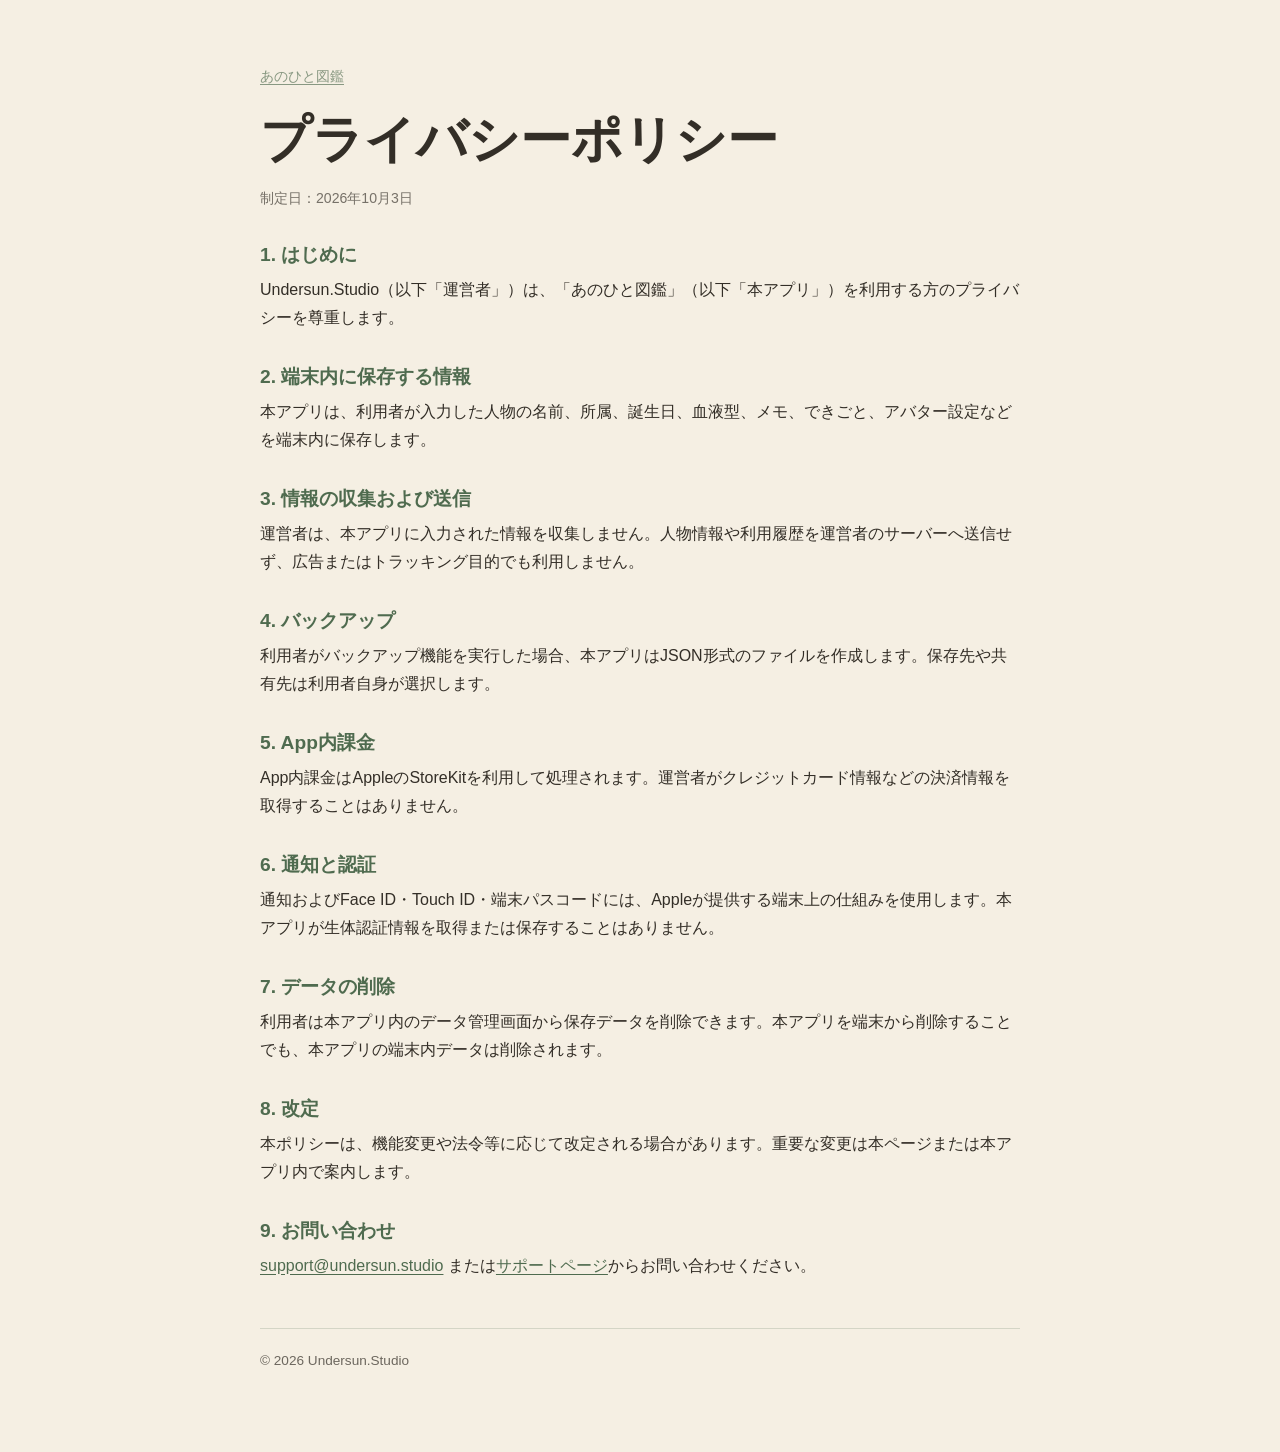
==== anohitozukan/privacy/index.html @ 1caa4f1f "Add public app support pages" ====
<!doctype html>
<html lang="ja"><head>
  <meta charset="utf-8"><meta name="viewport" content="width=device-width, initial-scale=1">
  <title>プライバシーポリシー | あのひと図鑑</title>
  <link rel="stylesheet" href="/styles.css">
</head><body><main>
  <p class="meta"><a href="/anohitozukan/">あのひと図鑑</a></p>
  <h1>プライバシーポリシー</h1>
  <p class="meta">制定日：2026年10月3日</p>
  <h2>1. はじめに</h2><p>Undersun.Studio（以下「運営者」）は、「あのひと図鑑」（以下「本アプリ」）を利用する方のプライバシーを尊重します。</p>
  <h2>2. 端末内に保存する情報</h2><p>本アプリは、利用者が入力した人物の名前、所属、誕生日、血液型、メモ、できごと、アバター設定などを端末内に保存します。</p>
  <h2>3. 情報の収集および送信</h2><p>運営者は、本アプリに入力された情報を収集しません。人物情報や利用履歴を運営者のサーバーへ送信せず、広告またはトラッキング目的でも利用しません。</p>
  <h2>4. バックアップ</h2><p>利用者がバックアップ機能を実行した場合、本アプリはJSON形式のファイルを作成します。保存先や共有先は利用者自身が選択します。</p>
  <h2>5. App内課金</h2><p>App内課金はAppleのStoreKitを利用して処理されます。運営者がクレジットカード情報などの決済情報を取得することはありません。</p>
  <h2>6. 通知と認証</h2><p>通知およびFace ID・Touch ID・端末パスコードには、Appleが提供する端末上の仕組みを使用します。本アプリが生体認証情報を取得または保存することはありません。</p>
  <h2>7. データの削除</h2><p>利用者は本アプリ内のデータ管理画面から保存データを削除できます。本アプリを端末から削除することでも、本アプリの端末内データは削除されます。</p>
  <h2>8. 改定</h2><p>本ポリシーは、機能変更や法令等に応じて改定される場合があります。重要な変更は本ページまたは本アプリ内で案内します。</p>
  <h2>9. お問い合わせ</h2><p><a href="mailto:support@undersun.studio">support@undersun.studio</a> または<a href="/anohitozukan/support/">サポートページ</a>からお問い合わせください。</p>
  <footer>© 2026 Undersun.Studio</footer>
</main></body></html>
---- styles.css ----
:root {
  color-scheme: light dark;
  --paper: #f5efe3;
  --paper-dark: #211a15;
  --ink: #332e27;
  --ink-dark: #f3eadc;
  --accent: #4f6b4f;
  --line: rgba(79, 107, 79, 0.28);
}

* { box-sizing: border-box; }

body {
  margin: 0;
  background: var(--paper);
  color: var(--ink);
  font-family: -apple-system, BlinkMacSystemFont, "Hiragino Sans", "Yu Gothic", sans-serif;
  line-height: 1.75;
}

main {
  width: min(760px, calc(100% - 32px));
  margin: 0 auto;
  padding: 56px 0 80px;
}

h1, h2 { line-height: 1.35; }
h1 { margin: 0 0 12px; font-size: clamp(2rem, 7vw, 3.2rem); }
h2 { margin: 2rem 0 .5rem; font-size: 1.2rem; color: var(--accent); }
p, ul { margin: .5rem 0 1rem; }
a { color: var(--accent); text-underline-offset: 3px; }
.lead { font-size: 1.08rem; opacity: .82; }
.meta { font-size: .88rem; opacity: .65; }
.card-grid { display: grid; gap: 16px; margin-top: 32px; }
.card {
  display: block;
  padding: 22px;
  border: 1px solid var(--line);
  border-radius: 18px;
  background: color-mix(in srgb, white 55%, transparent);
  color: inherit;
  text-decoration: none;
}
.card:hover { border-color: var(--accent); }
.card strong { display: block; margin-bottom: 4px; font-size: 1.15rem; }
.nav { display: flex; flex-wrap: wrap; gap: 10px 18px; margin: 28px 0; }
.notice { padding: 16px; border-left: 4px solid var(--accent); background: var(--line); }
footer { margin-top: 48px; padding-top: 20px; border-top: 1px solid var(--line); font-size: .85rem; opacity: .7; }

@media (prefers-color-scheme: dark) {
  body { background: var(--paper-dark); color: var(--ink-dark); }
  .card { background: rgba(255,255,255,.035); }
}
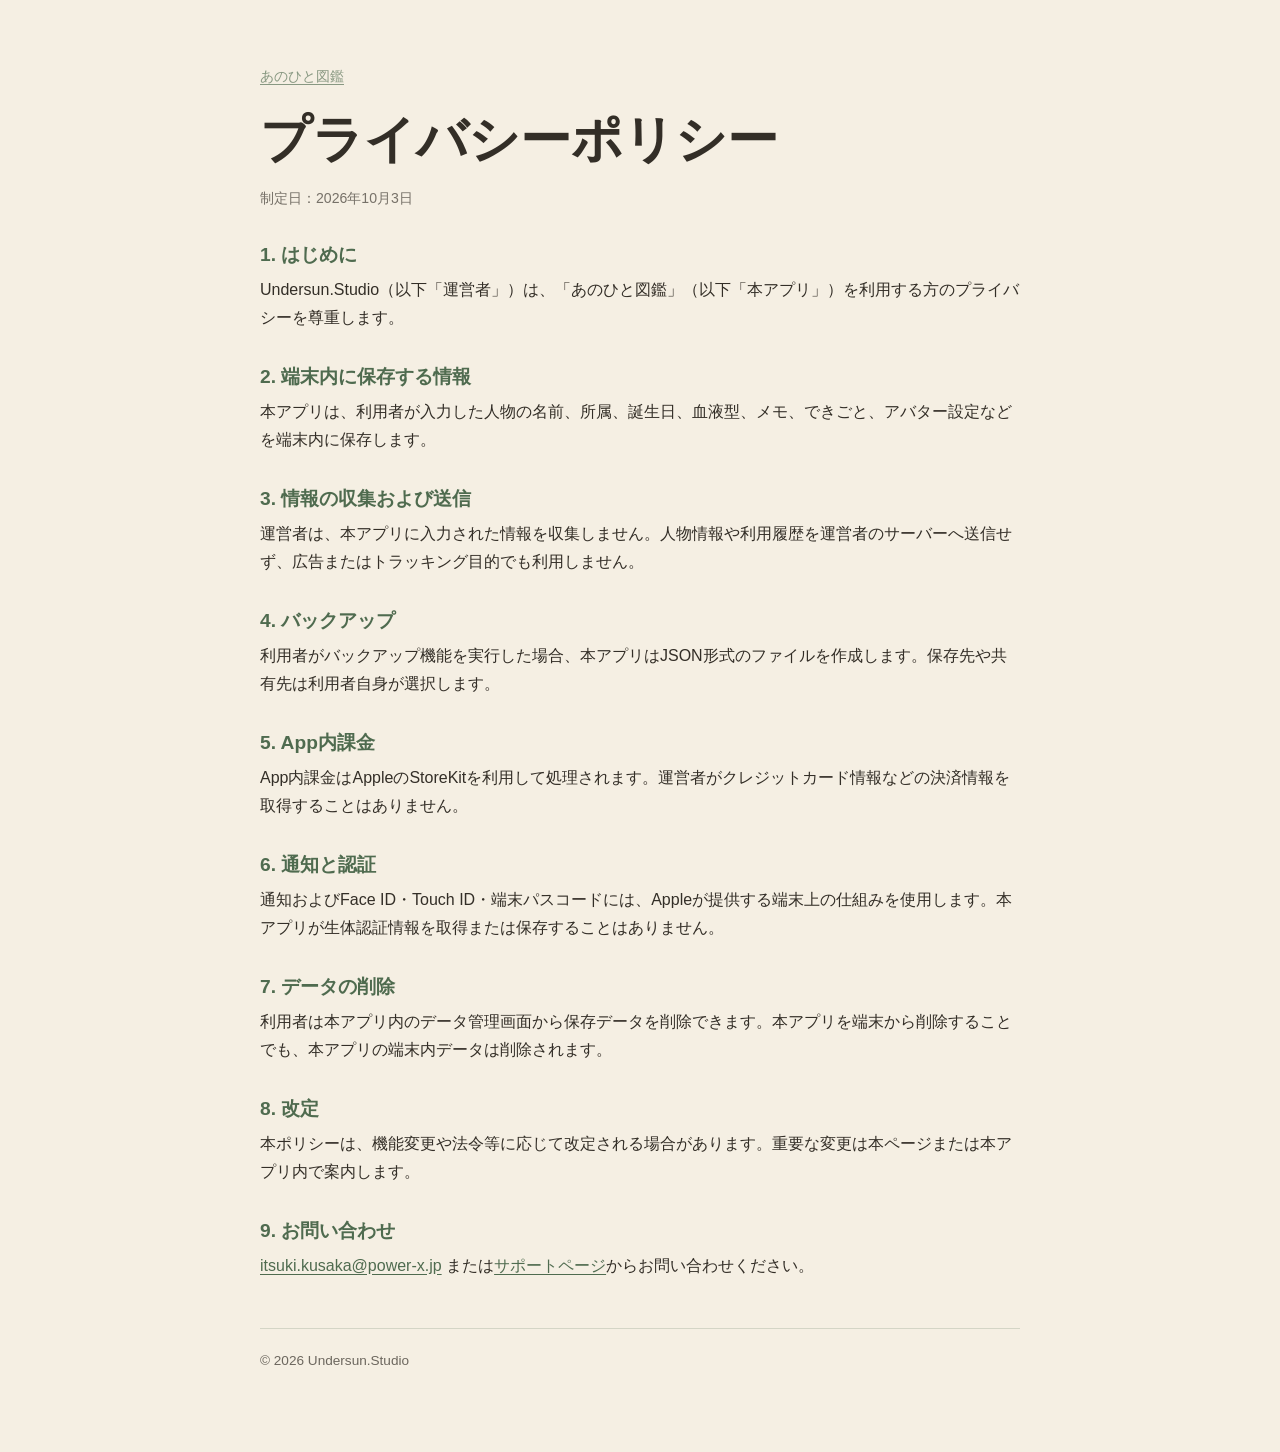
==== commit 8d548261: "Use active support contact until custom email is configured" ====
--- a/anohitozukan/privacy/index.html
+++ b/anohitozukan/privacy/index.html
@@ -15,6 +15,6 @@
   <h2>6. 通知と認証</h2><p>通知およびFace ID・Touch ID・端末パスコードには、Appleが提供する端末上の仕組みを使用します。本アプリが生体認証情報を取得または保存することはありません。</p>
   <h2>7. データの削除</h2><p>利用者は本アプリ内のデータ管理画面から保存データを削除できます。本アプリを端末から削除することでも、本アプリの端末内データは削除されます。</p>
   <h2>8. 改定</h2><p>本ポリシーは、機能変更や法令等に応じて改定される場合があります。重要な変更は本ページまたは本アプリ内で案内します。</p>
-  <h2>9. お問い合わせ</h2><p><a href="mailto:support@undersun.studio">support@undersun.studio</a> または<a href="/anohitozukan/support/">サポートページ</a>からお問い合わせください。</p>
+  <h2>9. お問い合わせ</h2><p><a href="mailto:itsuki.kusaka@power-x.jp">itsuki.kusaka@power-x.jp</a> または<a href="/anohitozukan/support/">サポートページ</a>からお問い合わせください。</p>
   <footer>© 2026 Undersun.Studio</footer>
 </main></body></html>
